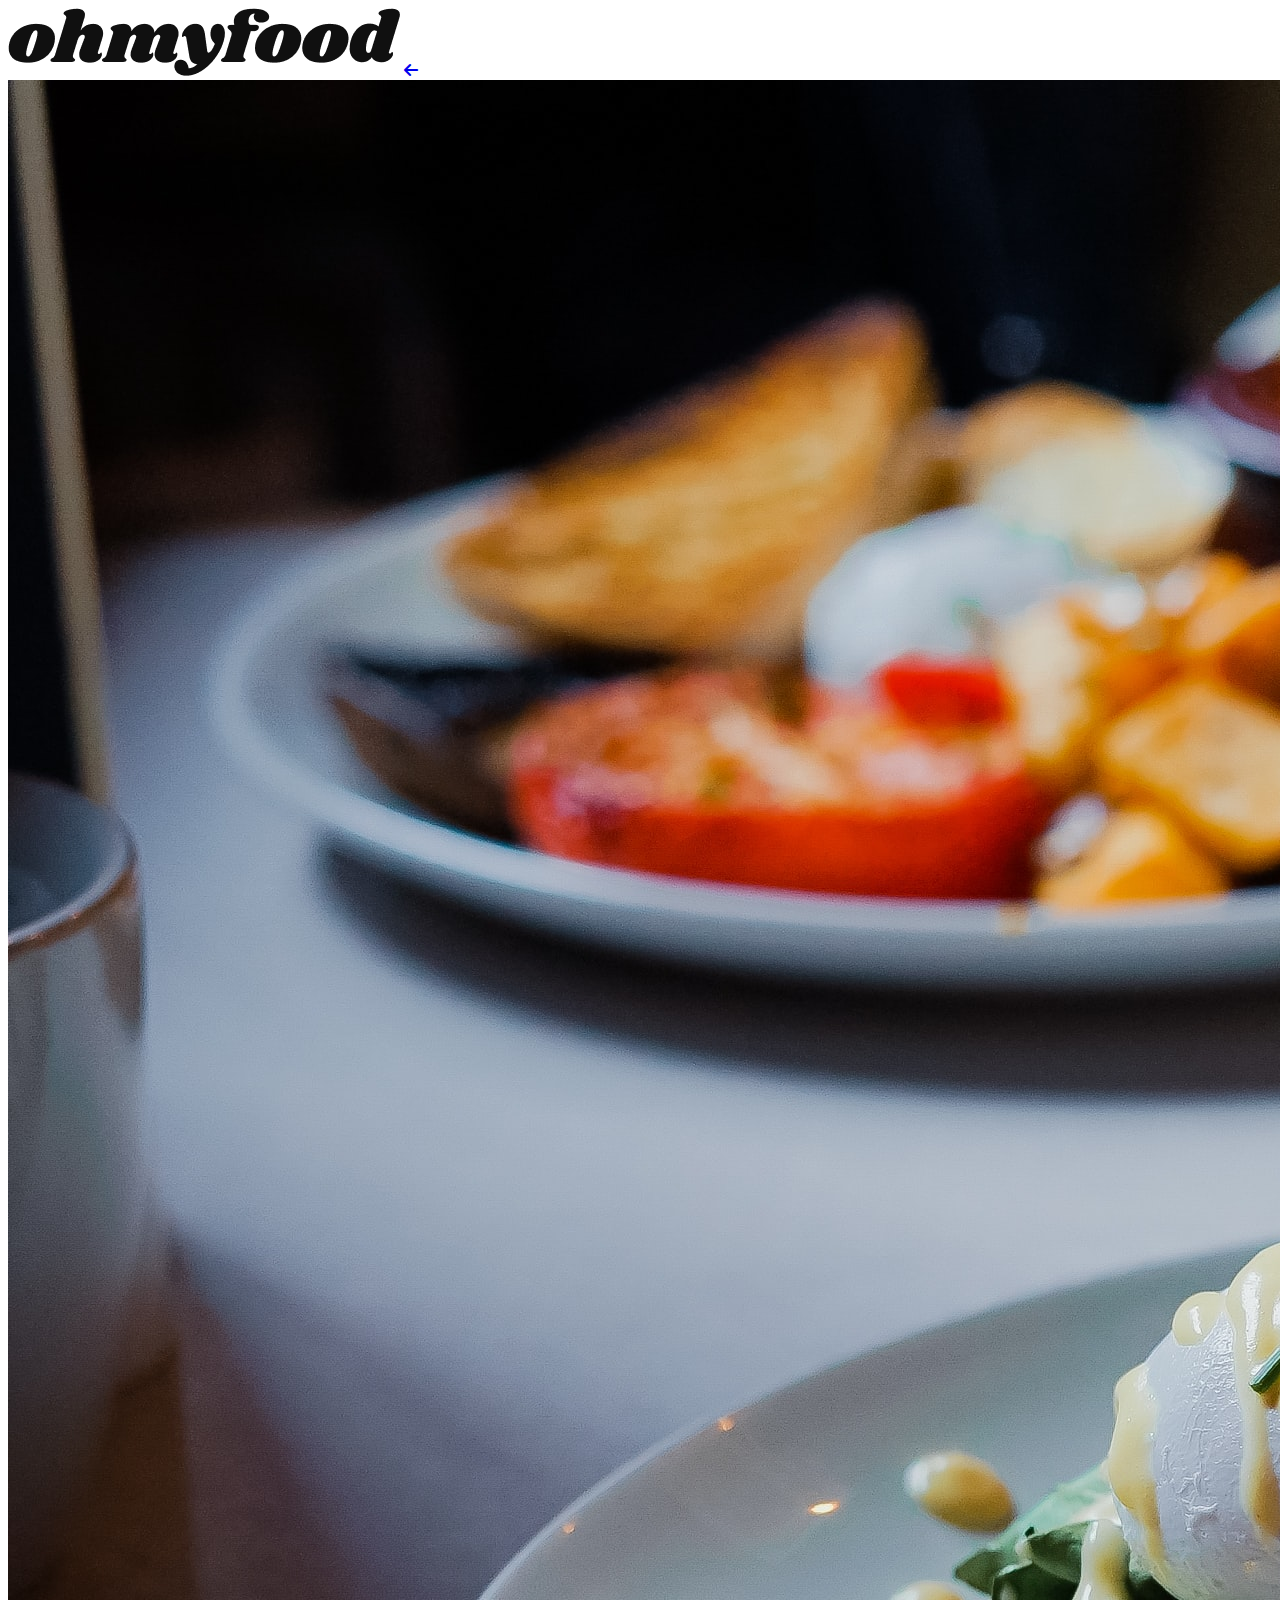
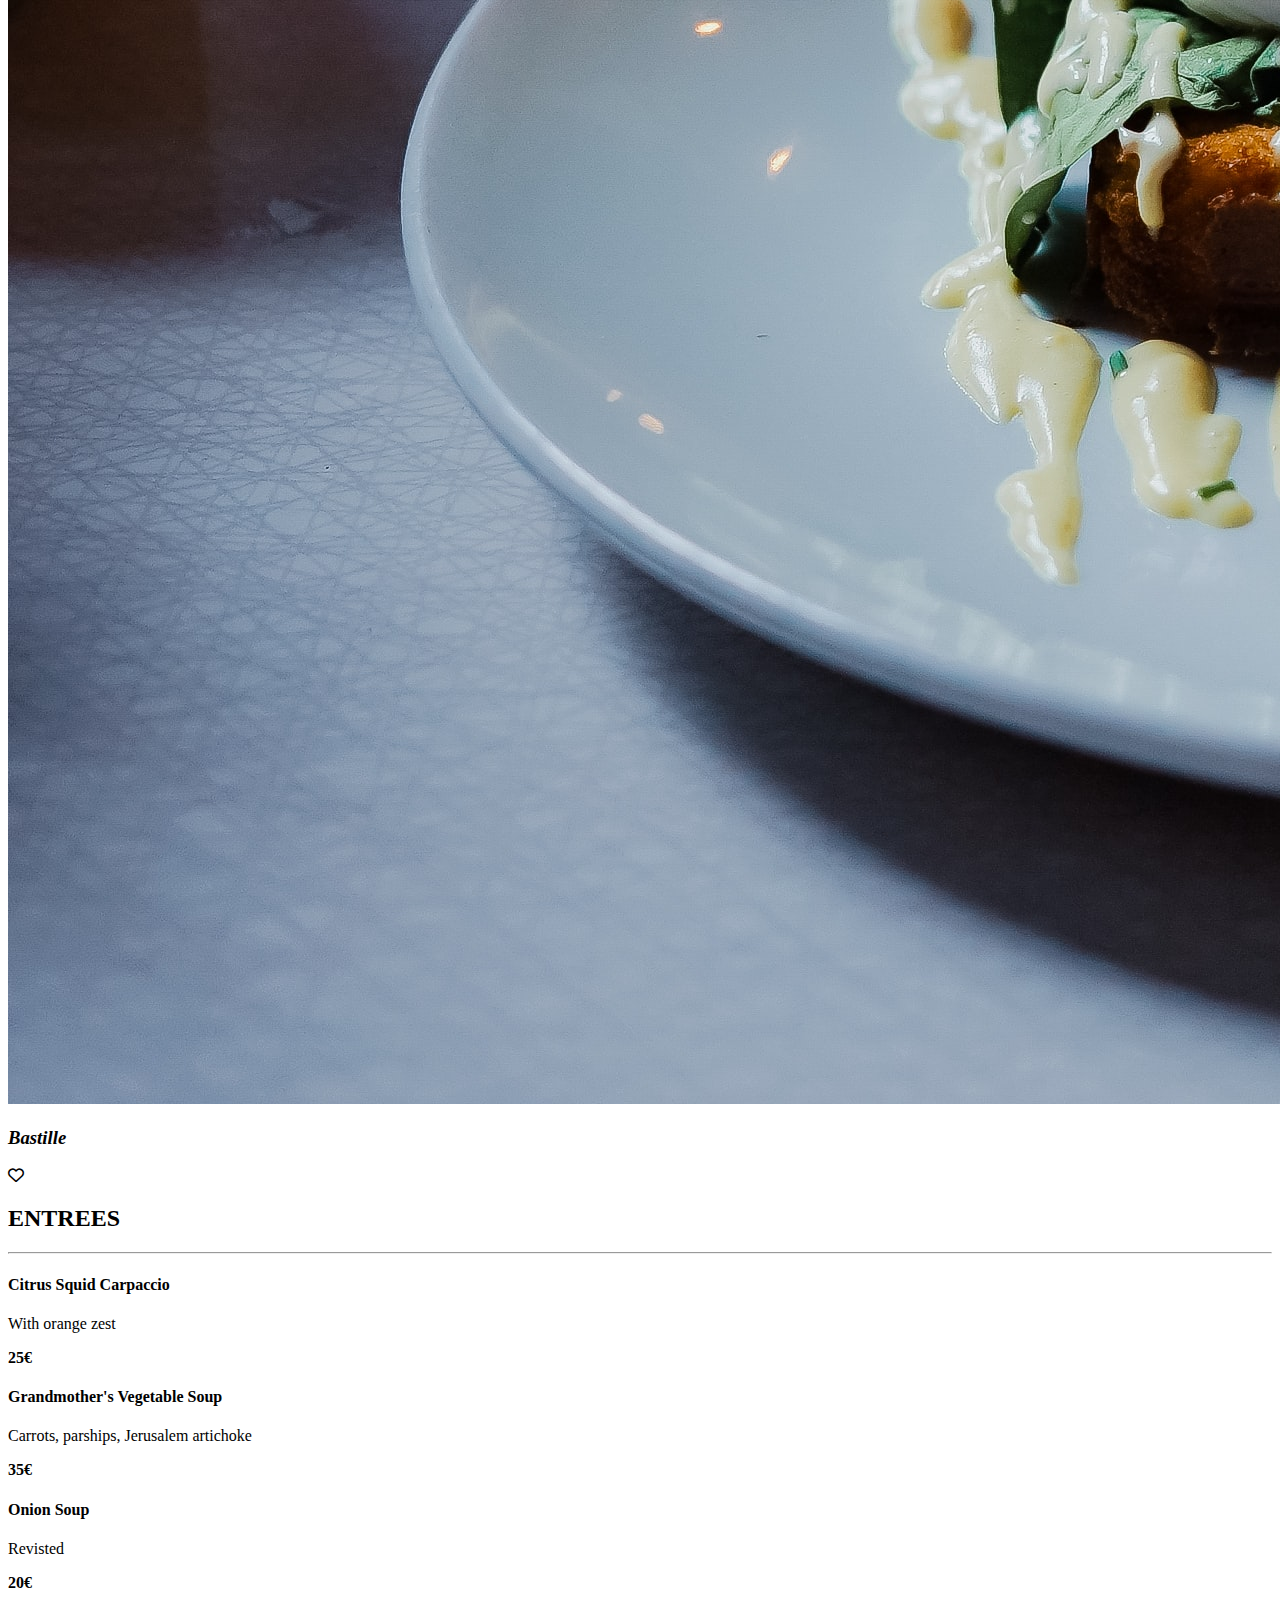
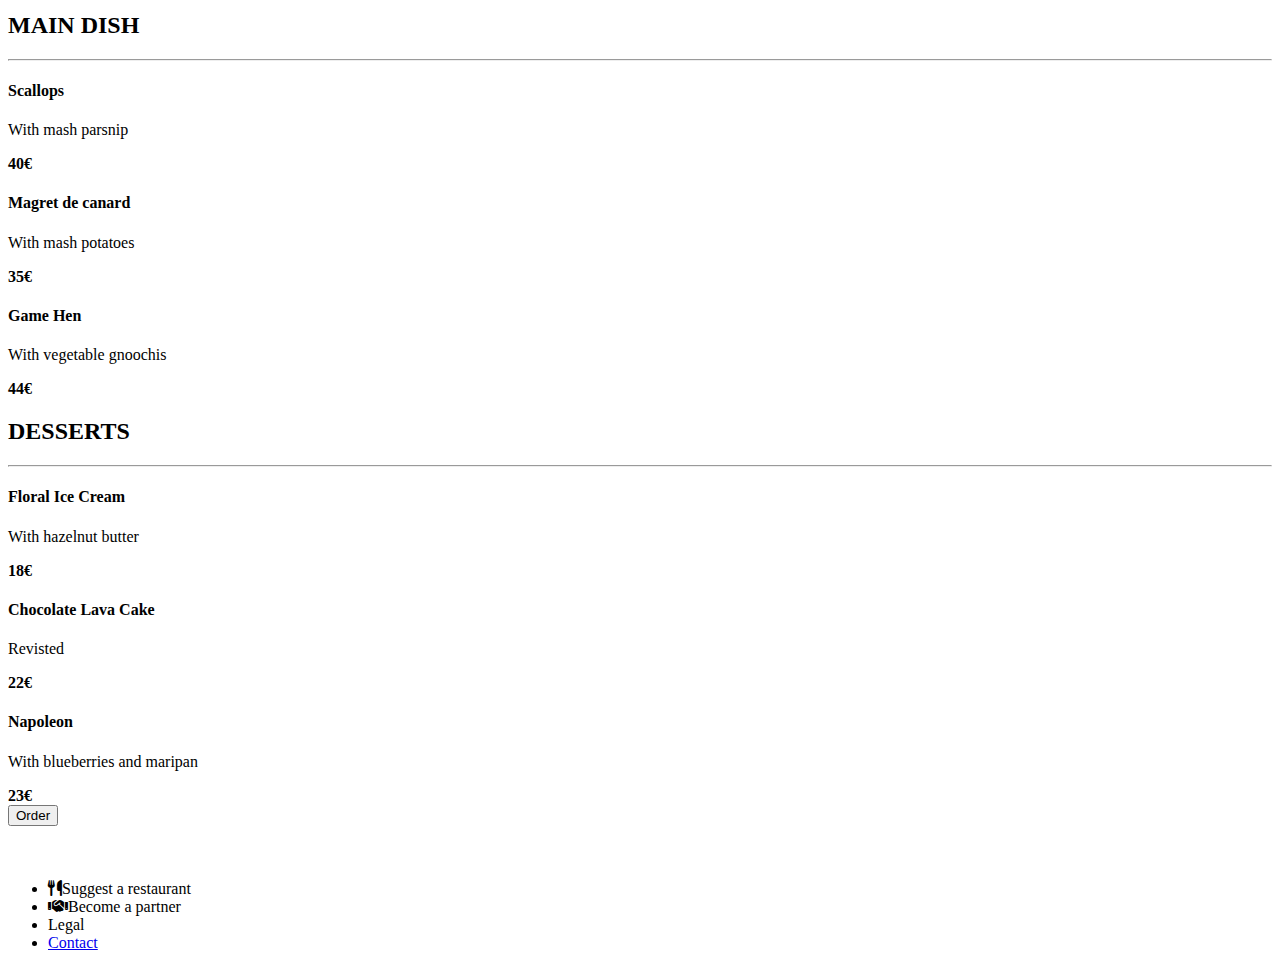
==== pages/bastille/bastille.html @ bc2b663d "updating" ====
<!doctype html>
<html lang="en">
    <head>
        <title>Ohmyfood</title>
        <meta charset="utf-8">
        <meta http-equiv="X-UA-Compatible" content="IE=edge">
        <meta name="viewport" content="width=device-width, initial-scale=1.0">
        <meta name="description" content="Booki website helps its users to find accommodation and activities in a town of their choosing. Accommodation can be filtered by things such as budget or atmosphere.">
        <!--google-font/Raleway Library-->
        <link rel="preconnect" href="https://fonts.googleapis.com">
        <link href="https://fonts.googleapis.com/css2?family=Raleway:wght@300;600&display=swap" rel="stylesheet">
        <link href="https://fonts.googleapis.com/css2?family=Roboto:wght@300;600&display=swap" rel="stylesheet">
        
        <!-- Font Awesome Icon Library -->
        <link rel="stylesheet" href="https://cdnjs.cloudflare.com/ajax/libs/font-awesome/6.2.1/css/all.min.css">
        <!--Custom style sheet-->
        <link href="css/style.css" type="text/css" rel="stylesheet">
        <link href="./css/normalize.css" rel="stylesheet" type="text/css">
    </head>

    <body>
        <!--header navigation-->
        <header>
            <div class="nav-section">
                <nav id="logo">
                    <img src="images/ohmyfood.png" alt="ohmyfood logo">
                    <a href="../index.html" target="_blank"><i class="fa-solid fa-arrow-left"></i></a>
                </nav>

            </div>
        </header>

        <!--top image section--> 

        <div class="topimagecontainer">
            <img src="images/toa-heftiba-DQKerTsQwi0-unsplash.jpg" alt="bastille">
               
        </div>


         <!--restaurants entrees section--> 
         
        <section class="restaurant">
           
            <div class="restaurant-container">
                <h3><i>Bastille</i></h3>
                <i class="fa-regular fa-heart"></i>
                <h2>ENTREES</h2> 
                <hr></hr>

                <div class="restaurant-card">
                    <div class="restaurant-info">  
                        <h4>Citrus Squid Carpaccio</h4> 
                        <p>With orange zest</p> 
                        <div class="cents"><strong>25€</strong></div>
                    </div>      
                 </div>
            

                 <div class="restaurant-card">
                    <div class="restaurant-info">  
                        <h4>Grandmother's Vegetable Soup</h4> 
                        <p>Carrots, parships, Jerusalem artichoke</p> 
                        <div class="cents"><strong>35€</strong></div>
                    </div>      
                 </div>

                 <div class="restaurant-card">
                    <div class="restaurant-info">  
                        <h4>Onion Soup</h4> 
                        <p>Revisted</p> 
                        <div class="cents"><strong>20€</strong></div>
                    </div>      
                 </div>

                        <!--restaurants main dish section--> 

                <h2>MAIN DISH</h2> 
                <hr></hr>

                <div class="restaurant-card">
                    <div class="restaurant-info">  
                        <h4>Scallops</h4> 
                        <p>With mash parsnip</p> 
                        <div class="cents"><strong>40€</strong></div>
                    </div>      
                 </div>
            

                 <div class="restaurant-card">
                    <div class="restaurant-info">  
                        <h4>Magret de canard</h4> 
                        <p>With mash potatoes</p> 
                        <div class="cents"><strong>35€</strong></div>
                    </div>      
                 </div>

                 <div class="restaurant-card">
                    <div class="restaurant-info">  
                        <h4>Game Hen</h4> 
                        <p>With vegetable gnoochis</p> 
                        <div class="cents"><strong>44€</strong></div>
                    </div>      
                 </div>

            

        


                                <!--restaurants desserts section--> 

       
           
            
              
                <h2>DESSERTS</h2> 
                <hr></hr>

                <div class="restaurant-card">
                    <div class="restaurant-info">  
                        <h4>Floral Ice Cream</h4> 
                        <p>With hazelnut butter</p> 
                        <div class="cents"><strong>18€</strong></div>
                    </div>      
                 </div>
            

                 <div class="restaurant-card">
                    <div class="restaurant-info">  
                        <h4>Chocolate Lava Cake</h4> 
                        <p>Revisted</p> 
                        <div class="cents"><strong>22€</strong></div>
                    </div>      
                 </div>

                 <div class="restaurant-card">
                    <div class="restaurant-info">  
                        <h4>Napoleon</h4> 
                        <p>With blueberries and maripan</p> 
                        <div class="cents"><strong>23€</strong></div>
                    </div>      
                 </div>

            </div>  

        </section>





        <!--purple button section-->
        <div class="text-box">
            <div class="purplebutton">
                <button class="btn-hover color-7">Order</button>
            </div>
        </div>
    
        <!--footer section--> 

        
        <section class="footer">
            <footer>
                <div class="footer-container">
                    <img src="images/ohmyfood@2x.svg" alt="ohmyfood logo">
                        <ul>
                            <li><i class="fa-sharp fa-solid fa-utensils"></i>Suggest a restaurant</li>
                            <li><i class="fa-sharp fa-solid fa-handshake"></i>Become a partner</li>
                            <li>Legal</li>
                            <li><a href = "mailto: abc@example.com">Contact</a></li>
                        </ul>
                </div>
              </footer>
        </section>

    </body>
</html>
---- pages/bastille/css/style.css ----
@import url("https://fonts.googleapis.com/css?family=Roboto&display=swap");
/*--------------------------------------MOBILE VERSION-------------------------------------*/
@media all and (max-width: 767px) {
  main, header {
    margin: 0px auto;
  }
  * {
    margin: 0;
    padding: 0;
    font-family: "Arial", sans-serif;
  }
  /* ------------header navigation----------------- */
  #logo {
    padding: 19px;
    display: flex;
    justify-content: center;
  }
  #logo img {
    width: 70%;
  }
  .nav-section {
    width: 100%;
  }
  .fa-arrow-left {
    font-weight: 900;
    font-size: 30px;
    position: relative;
    /* left: -317px; */
    color: black;
    right: 322px;
    top: 10px;
  }
  /* top image section */
  .topimagecontainer {
    width: 100%;
    z-index: 1;
    position: relative;
  }
  .topimagecontainer img {
    width: 100%;
  }
  /* info section */
  .info {
    width: 84%;
    margin-top: 25px;
    margin-left: 25px;
    margin-right: 0px;
  }
  .infoicon {
    border: 0.5px solid #625b5b;
    border-radius: 15px;
    color: #0065FC;
    width: 5%;
    padding: 3px;
    text-align: center;
    position: relative;
    top: 0px;
  }
  .infocopy {
    position: relative;
    top: -23px;
    left: 34px;
  }
  /* restaurant section */
  .restaurant {
    display: flex;
    flex-direction: column;
    flex-wrap: wrap;
    width: 100%;
    background: #F2F2F2;
    margin-left: 0px;
    border-radius: 70px 70px 0px 0px;
    z-index: 2;
    position: relative;
    bottom: 60px;
  }
  .restaurant-container {
    display: flex;
    flex-wrap: wrap;
    flex-direction: column;
    row-gap: 39px;
    width: 88%;
  }
  .restaurant-container h3 {
    font-family: sans-serif;
    font-size: 54px;
    margin-top: 44px;
    margin-left: 40px;
  }
  .restaurant .star {
    display: flex;
    justify-content: right;
    margin-top: -37px;
  }
  .restaurant-card {
    width: 107%;
    height: 95px;
    box-shadow: 0 4px 8px 0 rgba(0, 0, 0, 0.2);
    transition: 0.3s;
    border-radius: 20px;
    background: white;
    margin-left: 15px;
    margin-right: 15px;
    position: relative;
    bottom: 100px;
  }
  .restaurant-container h2 {
    font-family: "Roboto", Helvetica, sans-serif;
    color: #474444;
    font-size: 25px;
    position: relative;
    bottom: 52px;
    left: 38px;
  }
  .restaurant-container hr {
    border: 2px solid #99E2D0;
    width: 17%;
    position: relative;
    bottom: 83px;
    left: 38px;
  }
  .restaurant-info {
    color: #000000;
    line-height: 0em;
    position: relative;
    bottom: -3px;
    left: 10px;
  }
  .restaurant-info h4 {
    font-family: "Roboto", Helvetica, sans-serif;
    color: #474444;
    font-size: 21px;
    position: relative;
    left: 11px;
    top: 30px;
  }
  .cents {
    position: relative;
    font-size: 22px;
    left: 330px;
    bottom: 2px;
    color: #000000;
  }
  .restaurant-info p {
    line-height: 4rem;
    font-size: 16px;
    position: relative;
    top: 30px;
    left: 14px;
    color: #807979;
  }
  .restaurant-card img {
    width: 100%;
    max-width: 400px;
    height: 251px;
    -o-object-fit: cover;
       object-fit: cover;
    border-radius: 30px 30px 0px 0px;
  }
  .fa-heart {
    font-size: 30px;
    position: relative;
    left: 347px;
    bottom: 80px;
  }
  .fa-heart:hover {
    background-image: linear-gradient(to bottom, #FF79DA, #9356DC);
  }
  /* purple button section */
  .text-box {
    width: 100%;
    padding-bottom: 50px;
    background-color: #F2F2F2;
    position: relative;
    top: -110px;
    z-index: 3;
  }
  .text-box h1 {
    font-size: 30px;
    text-align: center;
    line-height: 4em;
  }
  .text-box p {
    font-size: 21px;
    color: #656161;
    line-height: 1.3em;
    text-align: center;
  }
  .purplebutton {
    margin: 0%;
    text-align: center;
    position: relative;
    bottom: 32px;
  }
  .btn-hover {
    width: 300px;
    font-size: 21px;
    font-weight: 600;
    color: #fff;
    cursor: pointer;
    margin: 20px;
    height: 75px;
    text-align: center;
    border: none;
    background-size: 300% 100%;
    border-radius: 50px;
    transition: all 0.4s ease-in-out;
  }
  .btn-hover.color-7 {
    background-image: linear-gradient(to bottom, #FF79DA, #9356DC);
    position: relative;
    top: 42px;
  }
  /* footer section */
  footer {
    height: 63px;
  }
  .footer {
    width: 103%;
    height: 61px;
  }
  .footer-container {
    flex-direction: column;
    background: #454141;
    display: flex;
    position: relative;
    bottom: 109px;
    height: 240px;
  }
  .footer-container img {
    width: 40%;
    margin-top: 30px;
    margin-left: 25px;
    padding-bottom: 20px;
  }
  .footer-col {
    margin-left: 25px;
  }
  .fa-utensils {
    margin-right: 10px;
  }
  .fa-handshake {
    margin-right: 10px;
  }
  .footer ul li {
    list-style: none;
    text-align: left;
    line-height: 1.8rem;
    margin-left: 25px;
    color: #ffffff;
  }
  .footer-col h1 {
    text-align: left;
    margin: 25px;
    padding-top: 20px;
  }
  a {
    text-decoration: none;
    color: white;
  }
  a:hover {
    color: #99E2D0;
  }
}/*# sourceMappingURL=style.css.map */
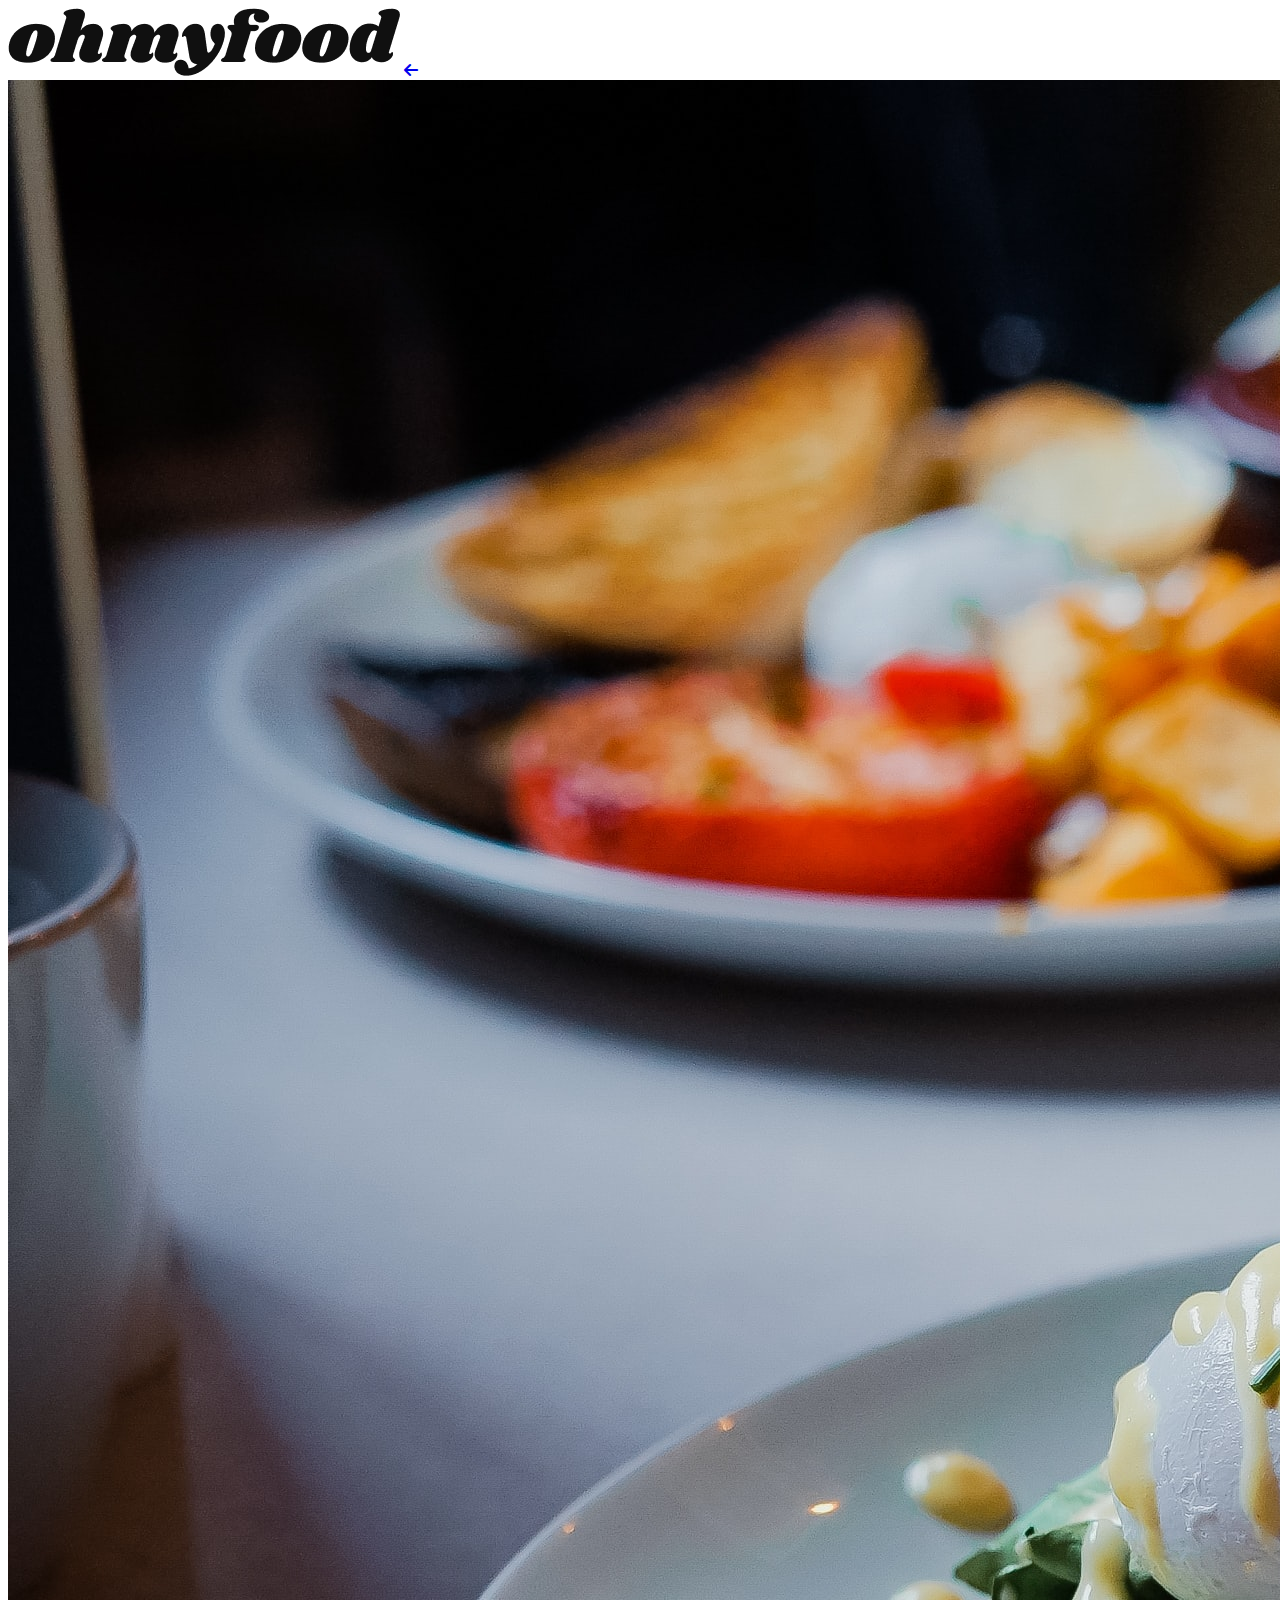
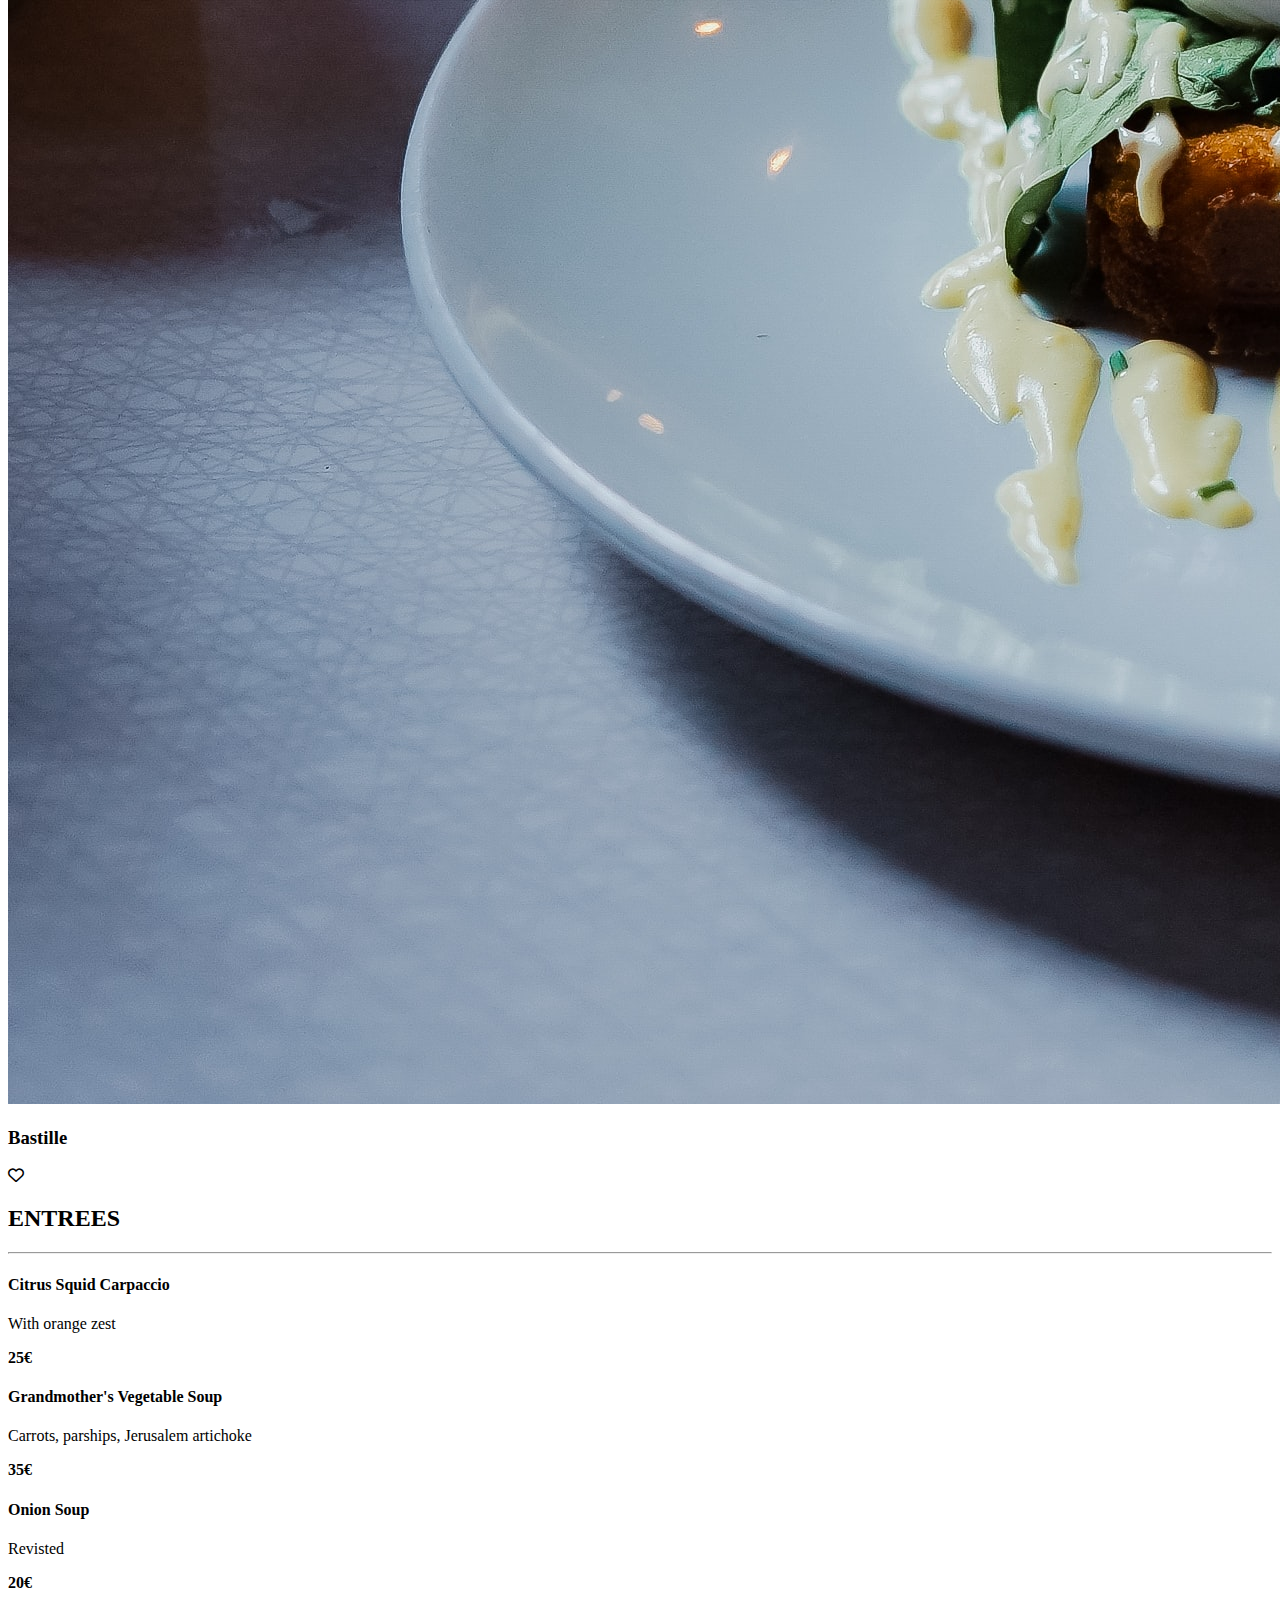
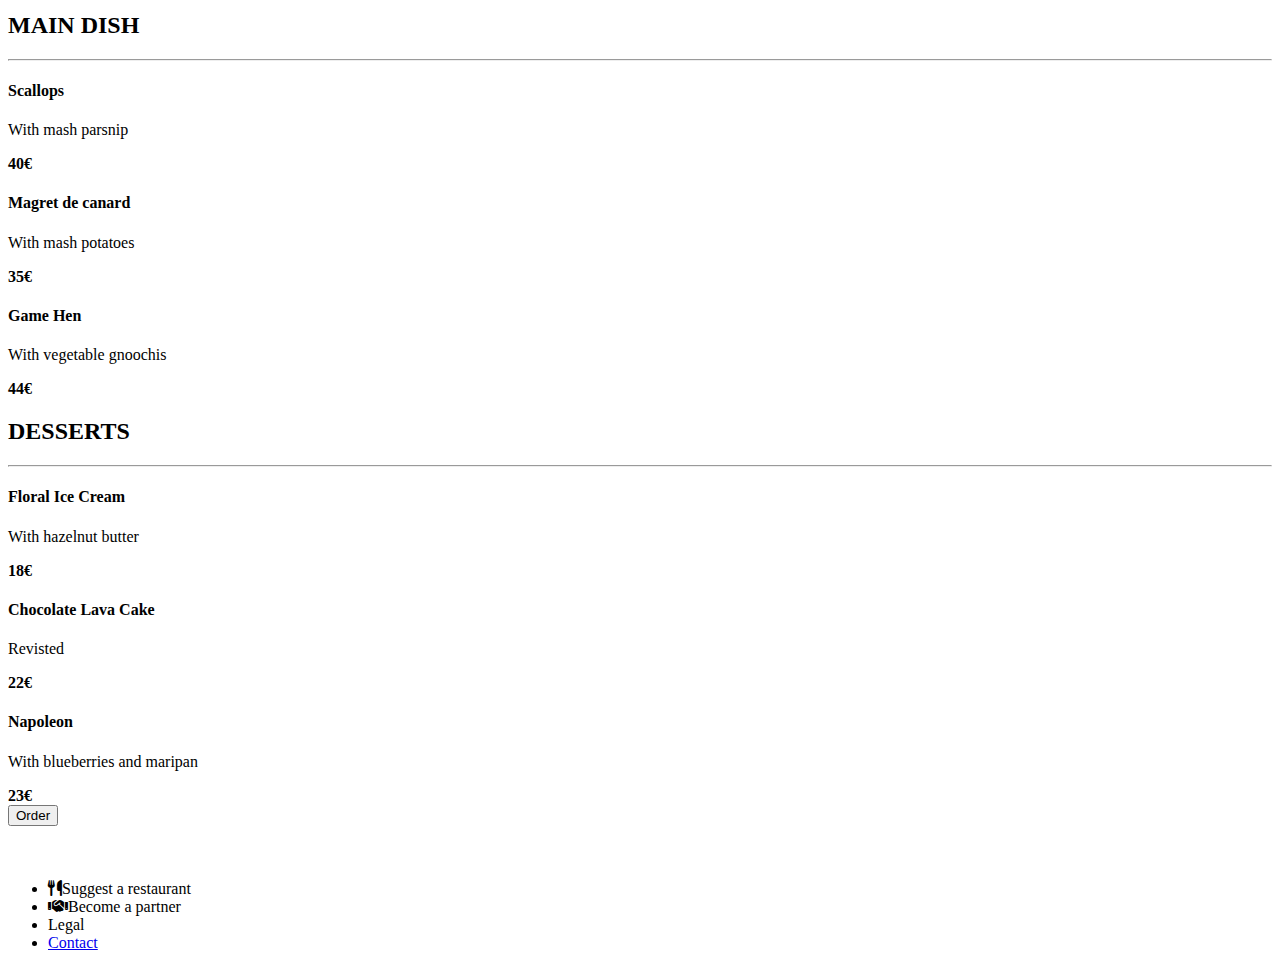
==== commit 057a1407: "updating" ====
--- a/pages/bastille/bastille.html
+++ b/pages/bastille/bastille.html
@@ -10,6 +10,7 @@
         <link rel="preconnect" href="https://fonts.googleapis.com">
         <link href="https://fonts.googleapis.com/css2?family=Raleway:wght@300;600&display=swap" rel="stylesheet">
         <link href="https://fonts.googleapis.com/css2?family=Roboto:wght@300;600&display=swap" rel="stylesheet">
+        <link href="https://fonts.googleapis.com/css2?family=Shrikhand:wght@300;600&display=swap" rel="stylesheet">
         
         <!-- Font Awesome Icon Library -->
         <link rel="stylesheet" href="https://cdnjs.cloudflare.com/ajax/libs/font-awesome/6.2.1/css/all.min.css">
@@ -22,9 +23,10 @@
         <!--header navigation-->
         <header>
             <div class="nav-section">
+                
                 <nav id="logo">
                     <img src="images/ohmyfood.png" alt="ohmyfood logo">
-                    <a href="../index.html" target="_blank"><i class="fa-solid fa-arrow-left"></i></a>
+                    <a href="./index.html"><i class="fa-solid fa-arrow-left"></i></a>
                 </nav>
 
             </div>
@@ -43,7 +45,7 @@
         <section class="restaurant">
            
             <div class="restaurant-container">
-                <h3><i>Bastille</i></h3>
+                <h3>Bastille</h3>
                 <i class="fa-regular fa-heart"></i>
                 <h2>ENTREES</h2> 
                 <hr></hr>
@@ -168,7 +170,7 @@
                             <li><i class="fa-sharp fa-solid fa-utensils"></i>Suggest a restaurant</li>
                             <li><i class="fa-sharp fa-solid fa-handshake"></i>Become a partner</li>
                             <li>Legal</li>
-                            <li><a href = "mailto: abc@example.com">Contact</a></li>
+                            <li><a href="mailto:contact@ohmyfood.com">Contact</a></li>
                         </ul>
                 </div>
               </footer>
--- a/pages/bastille/css/style.css
+++ b/pages/bastille/css/style.css
@@ -82,7 +82,7 @@
     width: 88%;
   }
   .restaurant-container h3 {
-    font-family: sans-serif;
+    font-family: "Shrikhand", sans-serif;
     font-size: 54px;
     margin-top: 44px;
     margin-left: 40px;
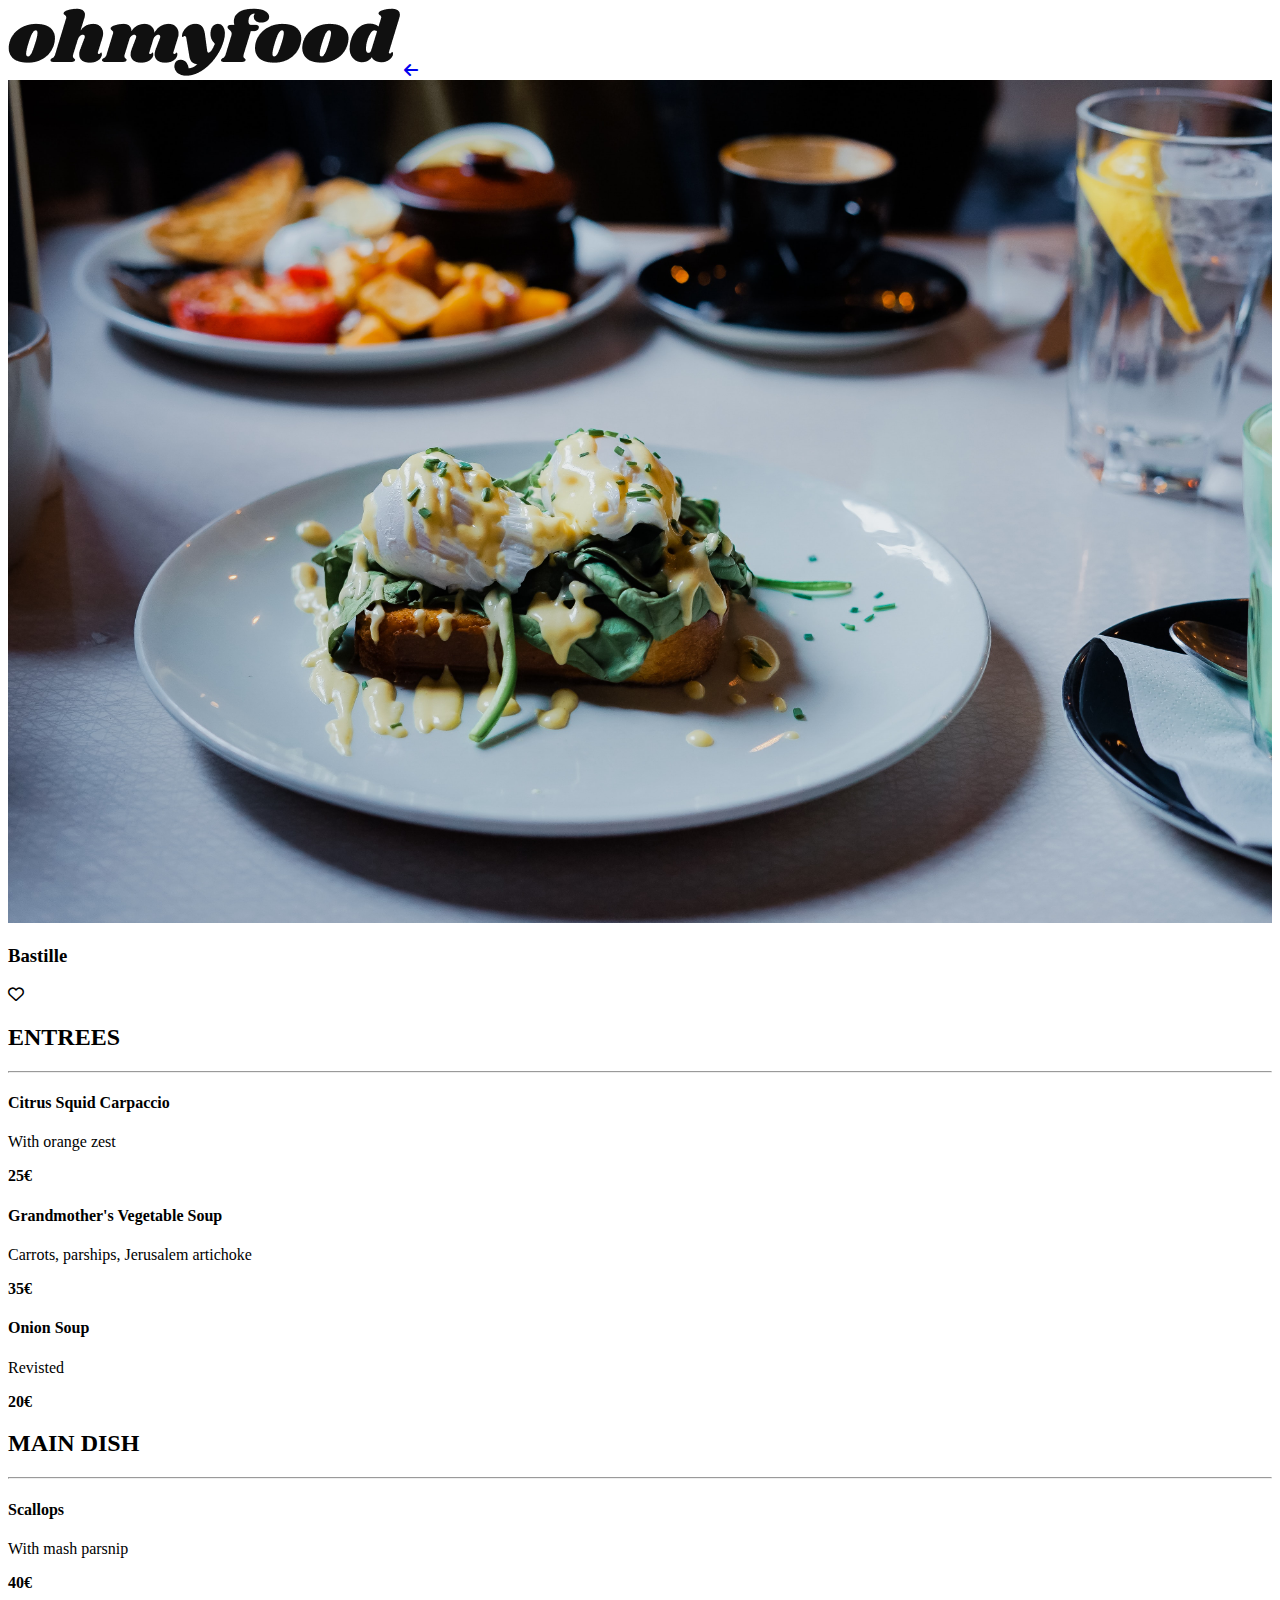
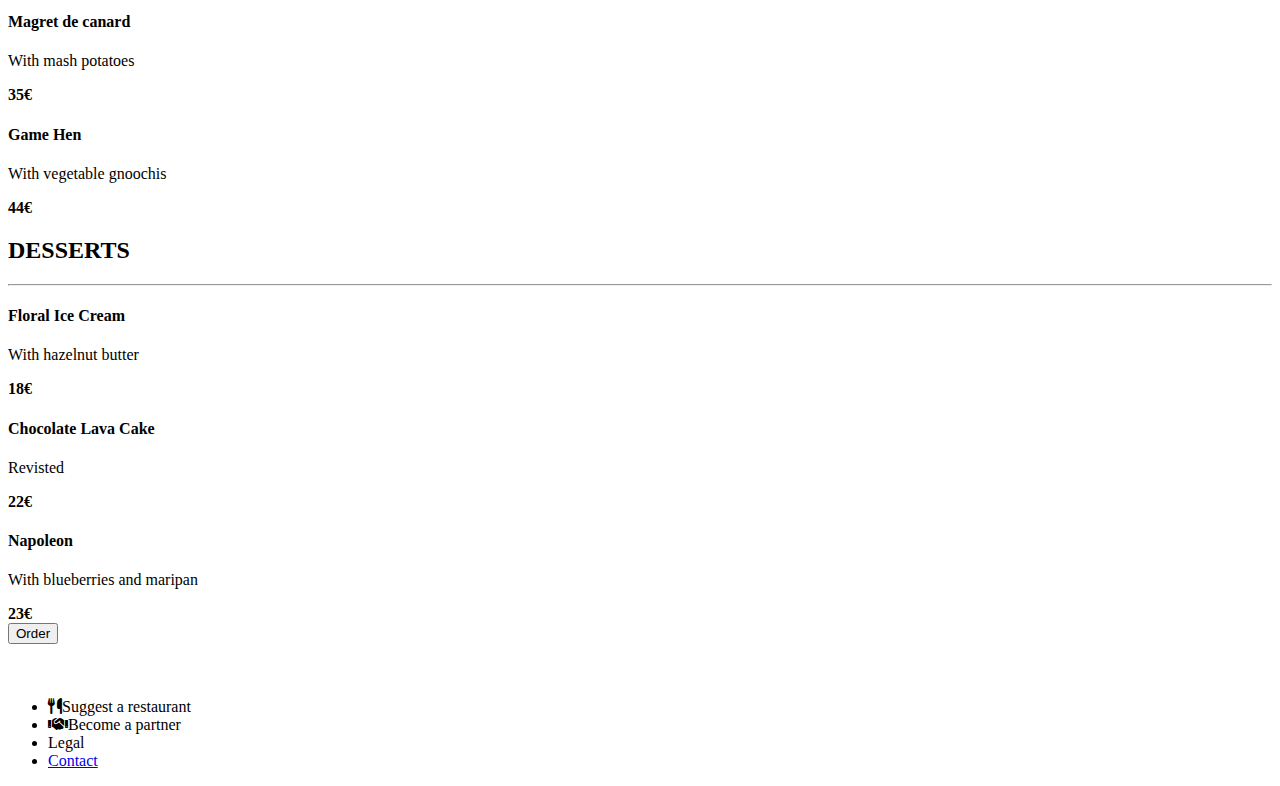
==== commit 9c099e8a: "updating" ====
--- a/pages/bastille/bastille.html
+++ b/pages/bastille/bastille.html
@@ -86,35 +86,27 @@
                         <p>With mash parsnip</p> 
                         <div class="cents"><strong>40€</strong></div>
                     </div>      
-                 </div>
+                </div>
             
 
-                 <div class="restaurant-card">
+                <div class="restaurant-card">
                     <div class="restaurant-info">  
                         <h4>Magret de canard</h4> 
                         <p>With mash potatoes</p> 
                         <div class="cents"><strong>35€</strong></div>
                     </div>      
-                 </div>
+                </div>
 
-                 <div class="restaurant-card">
+                <div class="restaurant-card">
                     <div class="restaurant-info">  
                         <h4>Game Hen</h4> 
                         <p>With vegetable gnoochis</p> 
                         <div class="cents"><strong>44€</strong></div>
                     </div>      
-                 </div>
-
-            
-
-        
+                </div>
 
 
-                                <!--restaurants desserts section--> 
-
-       
-           
-            
+                <!--restaurants desserts section--> 
               
                 <h2>DESSERTS</h2> 
                 <hr></hr>
@@ -125,32 +117,28 @@
                         <p>With hazelnut butter</p> 
                         <div class="cents"><strong>18€</strong></div>
                     </div>      
-                 </div>
+                </div>
             
 
-                 <div class="restaurant-card">
+                <div class="restaurant-card">
                     <div class="restaurant-info">  
                         <h4>Chocolate Lava Cake</h4> 
                         <p>Revisted</p> 
                         <div class="cents"><strong>22€</strong></div>
                     </div>      
-                 </div>
+                </div>
 
-                 <div class="restaurant-card">
+                <div class="restaurant-card">
                     <div class="restaurant-info">  
                         <h4>Napoleon</h4> 
                         <p>With blueberries and maripan</p> 
                         <div class="cents"><strong>23€</strong></div>
                     </div>      
-                 </div>
+                </div>
 
             </div>  
 
         </section>
-
-
-
-
 
         <!--purple button section-->
         <div class="text-box">
@@ -158,6 +146,12 @@
                 <button class="btn-hover color-7">Order</button>
             </div>
         </div>
+
+
+
+
+
+        
     
         <!--footer section--> 
 
--- a/pages/bastille/css/style.css
+++ b/pages/bastille/css/style.css
@@ -1,4 +1,10 @@
-@import url("https://fonts.googleapis.com/css?family=Roboto&display=swap");
+/*--------------------------------------MOBILE VERSION ----> REPLACE BY DEFAULT VERSION-------------------------------------*/
+.topimagecontainer img {
+  width: 100%;
+  z-index: 1;
+  position: relative;
+}
+
 /*--------------------------------------MOBILE VERSION-------------------------------------*/
 @media all and (max-width: 767px) {
   main, header {
@@ -261,4 +267,11 @@
   a:hover {
     color: #99E2D0;
   }
-}/*# sourceMappingURL=style.css.map */+}
+/*--------------------------------------DESKTOP VERSION-------------------------------------*/
+@media all and (min-width: 767px) {
+  main, header {
+    margin: 0px auto;
+  }
+}
+/*--------------------------------------All your rules for desktops-------------------------------------*//*# sourceMappingURL=style.css.map */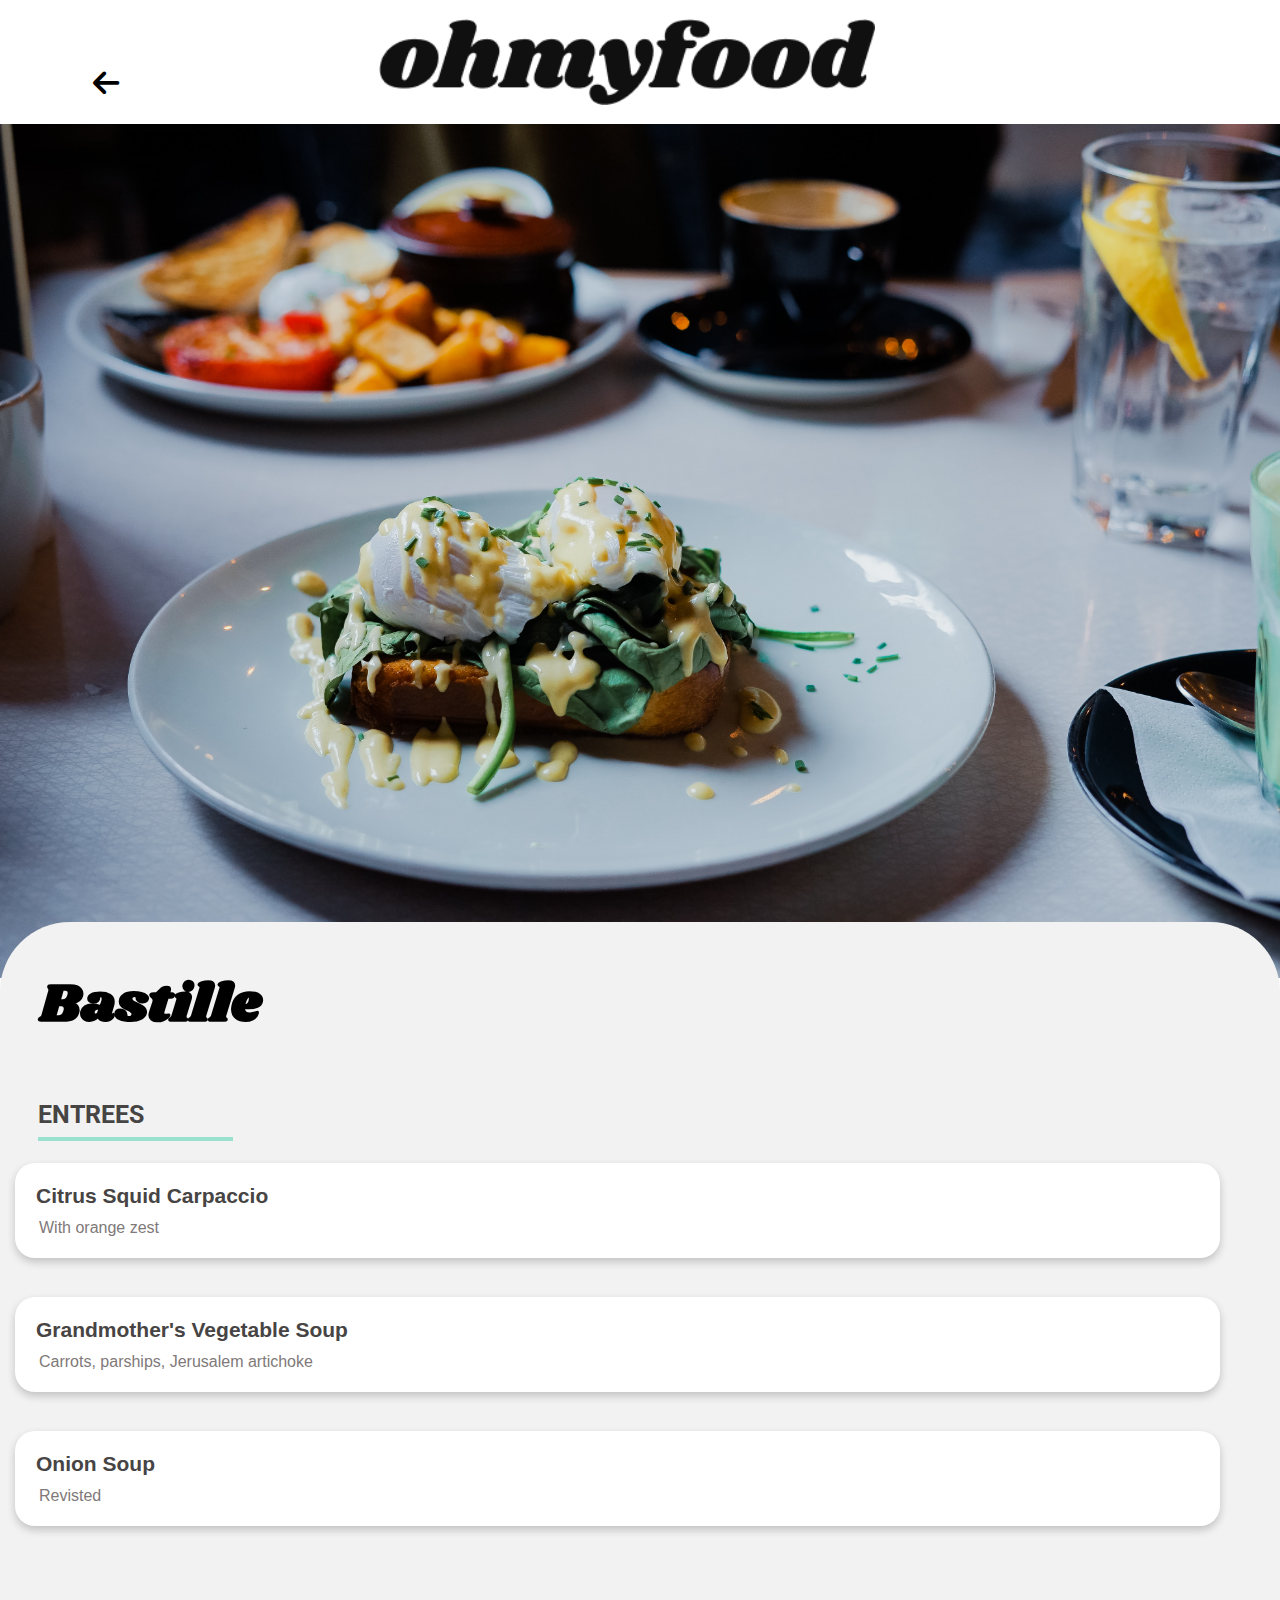
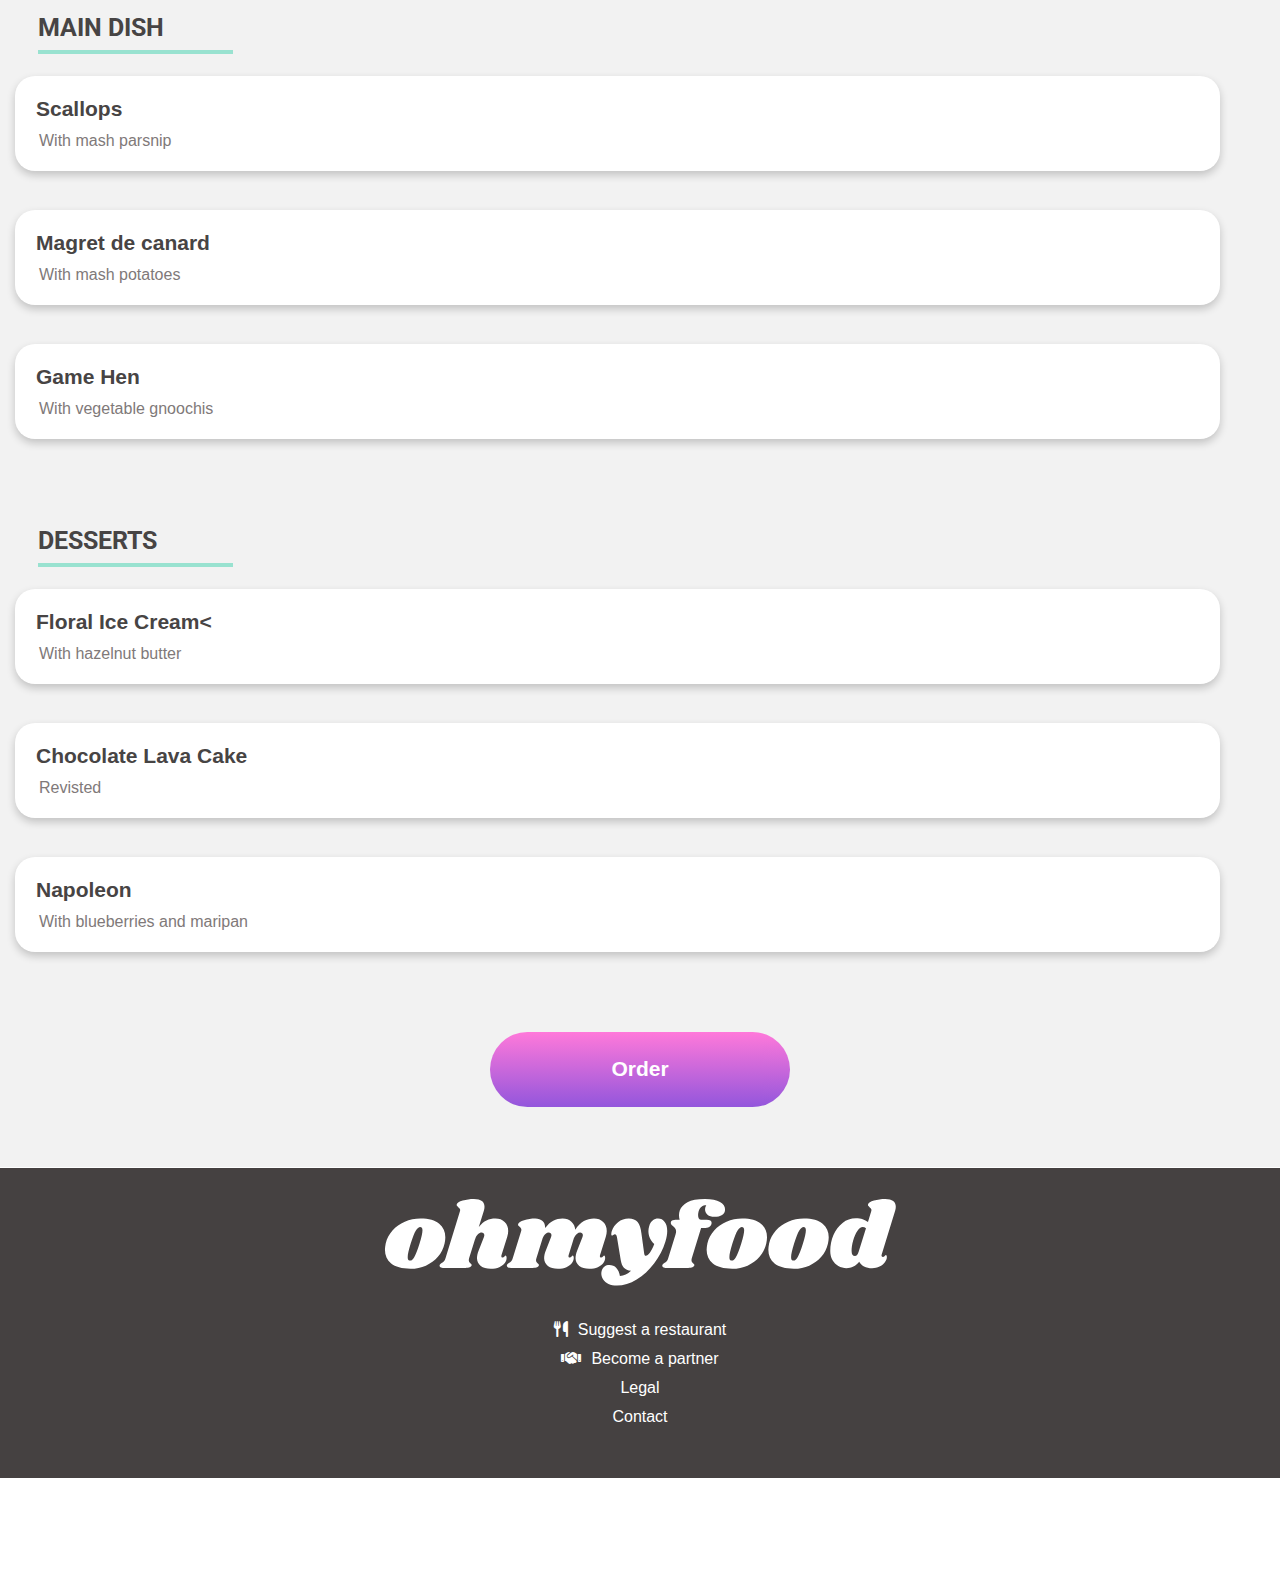
==== commit 105fda54: "updating" ====
--- a/pages/bastille/bastille.html
+++ b/pages/bastille/bastille.html
@@ -26,7 +26,10 @@
                 
                 <nav id="logo">
                     <img src="images/ohmyfood.png" alt="ohmyfood logo">
-                    <a href="./index.html"><i class="fa-solid fa-arrow-left"></i></a>
+                    <a href="../index.html">
+                        <i class="fa-solid fa-arrow-left"></i>
+                        
+                    </a>
                 </nav>
 
             </div>
@@ -52,7 +55,7 @@
 
                 <div class="restaurant-card">
                     <div class="restaurant-info">  
-                        <h4>Citrus Squid Carpaccio</h4> 
+                        <h4><strong>Citrus Squid Carpaccio</strong></h4> 
                         <p>With orange zest</p> 
                         <div class="cents"><strong>25€</strong></div>
                     </div>      
@@ -61,7 +64,7 @@
 
                  <div class="restaurant-card">
                     <div class="restaurant-info">  
-                        <h4>Grandmother's Vegetable Soup</h4> 
+                        <h4><strong>Grandmother's Vegetable Soup</strong></h4> 
                         <p>Carrots, parships, Jerusalem artichoke</p> 
                         <div class="cents"><strong>35€</strong></div>
                     </div>      
@@ -69,7 +72,7 @@
 
                  <div class="restaurant-card">
                     <div class="restaurant-info">  
-                        <h4>Onion Soup</h4> 
+                        <h4><strong>Onion Soup</strong></h4> 
                         <p>Revisted</p> 
                         <div class="cents"><strong>20€</strong></div>
                     </div>      
@@ -82,7 +85,7 @@
 
                 <div class="restaurant-card">
                     <div class="restaurant-info">  
-                        <h4>Scallops</h4> 
+                        <h4><strong>Scallops</strong></h4> 
                         <p>With mash parsnip</p> 
                         <div class="cents"><strong>40€</strong></div>
                     </div>      
@@ -91,7 +94,7 @@
 
                 <div class="restaurant-card">
                     <div class="restaurant-info">  
-                        <h4>Magret de canard</h4> 
+                        <h4><strong>Magret de canard</strong></h4> 
                         <p>With mash potatoes</p> 
                         <div class="cents"><strong>35€</strong></div>
                     </div>      
@@ -99,7 +102,7 @@
 
                 <div class="restaurant-card">
                     <div class="restaurant-info">  
-                        <h4>Game Hen</h4> 
+                        <h4><strong>Game Hen</strong></h4> 
                         <p>With vegetable gnoochis</p> 
                         <div class="cents"><strong>44€</strong></div>
                     </div>      
@@ -113,7 +116,7 @@
 
                 <div class="restaurant-card">
                     <div class="restaurant-info">  
-                        <h4>Floral Ice Cream</h4> 
+                        <h4><strong>Floral Ice Cream<</strong></h4> 
                         <p>With hazelnut butter</p> 
                         <div class="cents"><strong>18€</strong></div>
                     </div>      
@@ -122,7 +125,7 @@
 
                 <div class="restaurant-card">
                     <div class="restaurant-info">  
-                        <h4>Chocolate Lava Cake</h4> 
+                        <h4><strong>Chocolate Lava Cake</strong></h4> 
                         <p>Revisted</p> 
                         <div class="cents"><strong>22€</strong></div>
                     </div>      
@@ -130,7 +133,7 @@
 
                 <div class="restaurant-card">
                     <div class="restaurant-info">  
-                        <h4>Napoleon</h4> 
+                        <h4><strong>Napoleon</strong></h4> 
                         <p>With blueberries and maripan</p> 
                         <div class="cents"><strong>23€</strong></div>
                     </div>      
--- a/pages/bastille/css/style.css
+++ b/pages/bastille/css/style.css
@@ -1,12 +1,5 @@
-/*--------------------------------------MOBILE VERSION ----> REPLACE BY DEFAULT VERSION-------------------------------------*/
-.topimagecontainer img {
-  width: 100%;
-  z-index: 1;
-  position: relative;
-}
-
-/*--------------------------------------MOBILE VERSION-------------------------------------*/
-@media all and (max-width: 767px) {
+/*--------------------------------------DESKTOP VERSION-------------------------------------*/
+@media all and (min-width: 767px) {
   main, header {
     margin: 0px auto;
   }
@@ -22,7 +15,7 @@
     justify-content: center;
   }
   #logo img {
-    width: 70%;
+    width: 40%;
   }
   .nav-section {
     width: 100%;
@@ -31,10 +24,9 @@
     font-weight: 900;
     font-size: 30px;
     position: relative;
-    /* left: -317px; */
     color: black;
-    right: 322px;
-    top: 10px;
+    right: 782px;
+    top: 49px;
   }
   /* top image section */
   .topimagecontainer {
@@ -143,8 +135,8 @@
   .cents {
     position: relative;
     font-size: 22px;
-    left: 330px;
-    bottom: 2px;
+    left: 1475px;
+    bottom: 21px;
     color: #000000;
   }
   .restaurant-info p {
@@ -166,7 +158,7 @@
   .fa-heart {
     font-size: 30px;
     position: relative;
-    left: 347px;
+    left: 1537px;
     bottom: 80px;
   }
   .fa-heart:hover {
@@ -218,11 +210,266 @@
     top: 42px;
   }
   /* footer section */
+  .footer-container {
+    flex-direction: column;
+    background: #454141;
+    display: flex;
+    position: relative;
+    bottom: 109px;
+    height: 310px;
+  }
+  .footer-container img {
+    width: 40%;
+    margin: 30px auto;
+  }
+  .footer-col {
+    margin-left: 25px;
+  }
+  .fa-utensils {
+    margin-right: 10px;
+  }
+  .fa-handshake {
+    margin-right: 10px;
+  }
+  .footer ul li {
+    list-style: none;
+    text-align: center;
+    line-height: 1.8rem;
+    margin: 0px auto;
+    color: #ffffff;
+  }
+  .footer-col h1 {
+    text-align: left;
+    margin: 25px;
+    padding-top: 20px;
+  }
+  a {
+    text-decoration: none;
+    color: white;
+  }
+  a:hover {
+    color: #99E2D0;
+  }
+}
+/*--------------------------------------DESKTOP VERSION ENDS-------------------------------------*/
+/*--------------------------------------MOBILE VERSION STARTS-------------------------------------*/
+@media all and (max-width: 767px) {
+  main, header {
+    margin: 0px auto;
+  }
+  * {
+    margin: 0;
+    padding: 0;
+    font-family: "Arial", sans-serif;
+  }
+  /* ------------header navigation----------------- */
+  #logo {
+    padding: 19px;
+    display: flex;
+    justify-content: center;
+  }
+  #logo img {
+    width: 70%;
+  }
+  .nav-section {
+    width: 100%;
+  }
+  .fa-arrow-left {
+    font-weight: 900;
+    font-size: 30px;
+    position: relative;
+    /* left: -317px; */
+    color: black;
+    right: 322px;
+    top: 10px;
+  }
+  /* top image section */
+  .topimagecontainer {
+    width: 100%;
+    z-index: 1;
+    position: relative;
+  }
+  .topimagecontainer img {
+    width: 100%;
+  }
+  /* info section */
+  .info {
+    width: 84%;
+    margin-top: 25px;
+    margin-left: 25px;
+    margin-right: 0px;
+  }
+  .infoicon {
+    border: 0.5px solid #625b5b;
+    border-radius: 15px;
+    color: #0065FC;
+    width: 5%;
+    padding: 3px;
+    text-align: center;
+    position: relative;
+    top: 0px;
+  }
+  .infocopy {
+    position: relative;
+    top: -23px;
+    left: 34px;
+  }
+  /* restaurant section */
+  .restaurant {
+    display: flex;
+    flex-direction: column;
+    flex-wrap: wrap;
+    width: 100%;
+    background: #F2F2F2;
+    margin-left: 0px;
+    border-radius: 70px 70px 0px 0px;
+    z-index: 2;
+    position: relative;
+    bottom: 60px;
+  }
+  .restaurant-container {
+    display: flex;
+    flex-wrap: wrap;
+    flex-direction: column;
+    row-gap: 39px;
+    width: 88%;
+  }
+  .restaurant-container h3 {
+    font-family: "Shrikhand", sans-serif;
+    font-size: 54px;
+    margin-top: 44px;
+    margin-left: 40px;
+  }
+  .restaurant .star {
+    display: flex;
+    justify-content: right;
+    margin-top: -37px;
+  }
+  .restaurant-card {
+    width: 107%;
+    height: 95px;
+    box-shadow: 0 4px 8px 0 rgba(0, 0, 0, 0.2);
+    transition: 0.3s;
+    border-radius: 20px;
+    background: white;
+    margin-left: 15px;
+    margin-right: 15px;
+    position: relative;
+    bottom: 100px;
+  }
+  .restaurant-container h2 {
+    font-family: "Roboto", Helvetica, sans-serif;
+    color: #474444;
+    font-size: 25px;
+    position: relative;
+    bottom: 52px;
+    left: 38px;
+  }
+  .restaurant-container hr {
+    border: 2px solid #99E2D0;
+    width: 17%;
+    position: relative;
+    bottom: 83px;
+    left: 38px;
+  }
+  .restaurant-info {
+    color: #000000;
+    line-height: 0em;
+    position: relative;
+    bottom: -3px;
+    left: 10px;
+  }
+  .restaurant-info h4 {
+    font-family: "Roboto", Helvetica, sans-serif;
+    color: #474444;
+    font-size: 21px;
+    position: relative;
+    left: 11px;
+    top: 30px;
+  }
+  .cents {
+    position: relative;
+    font-size: 22px;
+    left: 330px;
+    bottom: 2px;
+    color: #000000;
+  }
+  .restaurant-info p {
+    line-height: 4rem;
+    font-size: 16px;
+    position: relative;
+    top: 30px;
+    left: 14px;
+    color: #807979;
+  }
+  .restaurant-card img {
+    width: 100%;
+    max-width: 400px;
+    height: 251px;
+    -o-object-fit: cover;
+       object-fit: cover;
+    border-radius: 30px 30px 0px 0px;
+  }
+  .fa-heart {
+    font-size: 30px;
+    position: relative;
+    left: 347px;
+    bottom: 80px;
+  }
+  .fa-heart:hover {
+    background-image: linear-gradient(to bottom, #FF79DA, #9356DC);
+  }
+  /* purple button section */
+  .text-box {
+    width: 100%;
+    padding-bottom: 50px;
+    background-color: #F2F2F2;
+    position: relative;
+    top: -110px;
+    z-index: 3;
+  }
+  .text-box h1 {
+    font-size: 30px;
+    text-align: center;
+    line-height: 4em;
+  }
+  .text-box p {
+    font-size: 21px;
+    color: #656161;
+    line-height: 1.3em;
+    text-align: center;
+  }
+  .purplebutton {
+    margin: 0%;
+    text-align: center;
+    position: relative;
+    bottom: 32px;
+  }
+  .btn-hover {
+    width: 300px;
+    font-size: 21px;
+    font-weight: 600;
+    color: #fff;
+    cursor: pointer;
+    margin: 20px;
+    height: 75px;
+    text-align: center;
+    border: none;
+    background-size: 300% 100%;
+    border-radius: 50px;
+    transition: all 0.4s ease-in-out;
+  }
+  .btn-hover.color-7 {
+    background-image: linear-gradient(to bottom, #FF79DA, #9356DC);
+    position: relative;
+    top: 42px;
+  }
+  /* footer section */
   footer {
     height: 63px;
   }
   .footer {
-    width: 103%;
+    width: 100%;
     height: 61px;
   }
   .footer-container {
@@ -267,11 +514,4 @@
   a:hover {
     color: #99E2D0;
   }
-}
-/*--------------------------------------DESKTOP VERSION-------------------------------------*/
-@media all and (min-width: 767px) {
-  main, header {
-    margin: 0px auto;
-  }
-}
-/*--------------------------------------All your rules for desktops-------------------------------------*//*# sourceMappingURL=style.css.map */+}/*# sourceMappingURL=style.css.map */